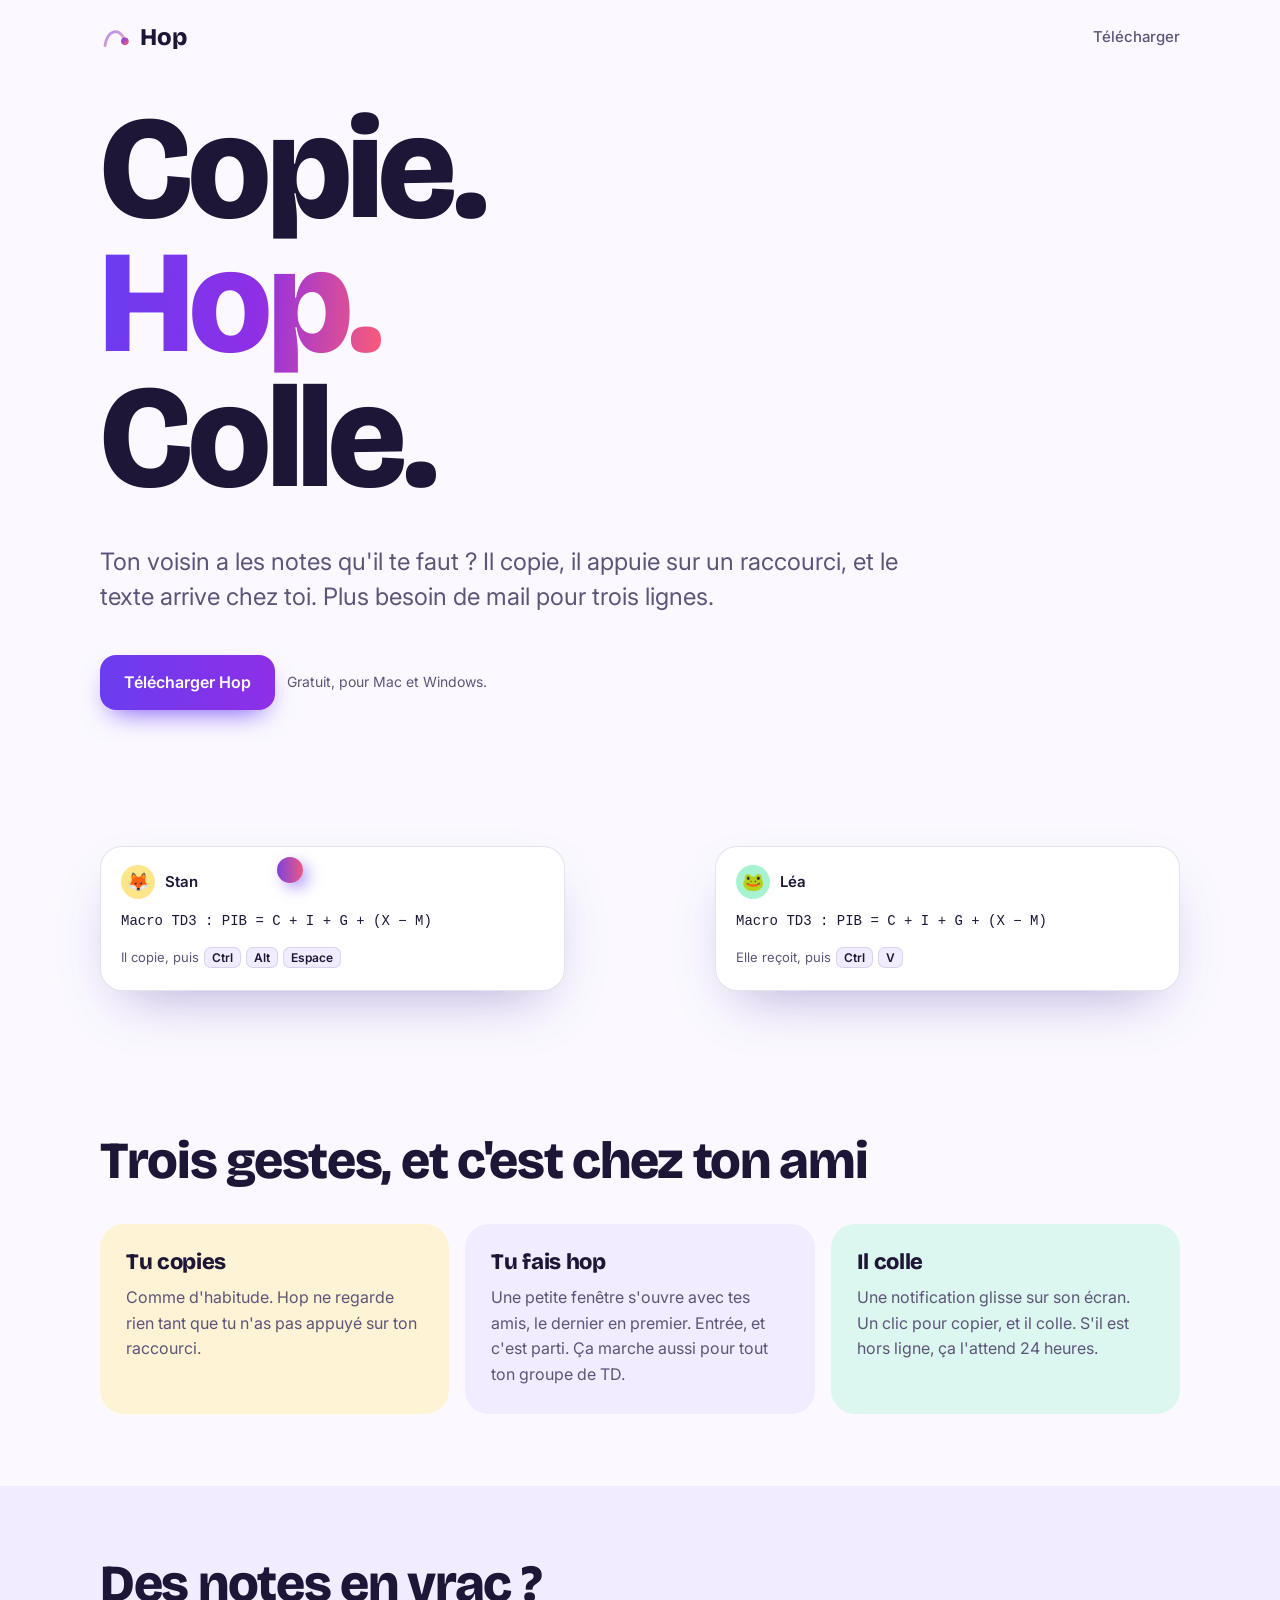
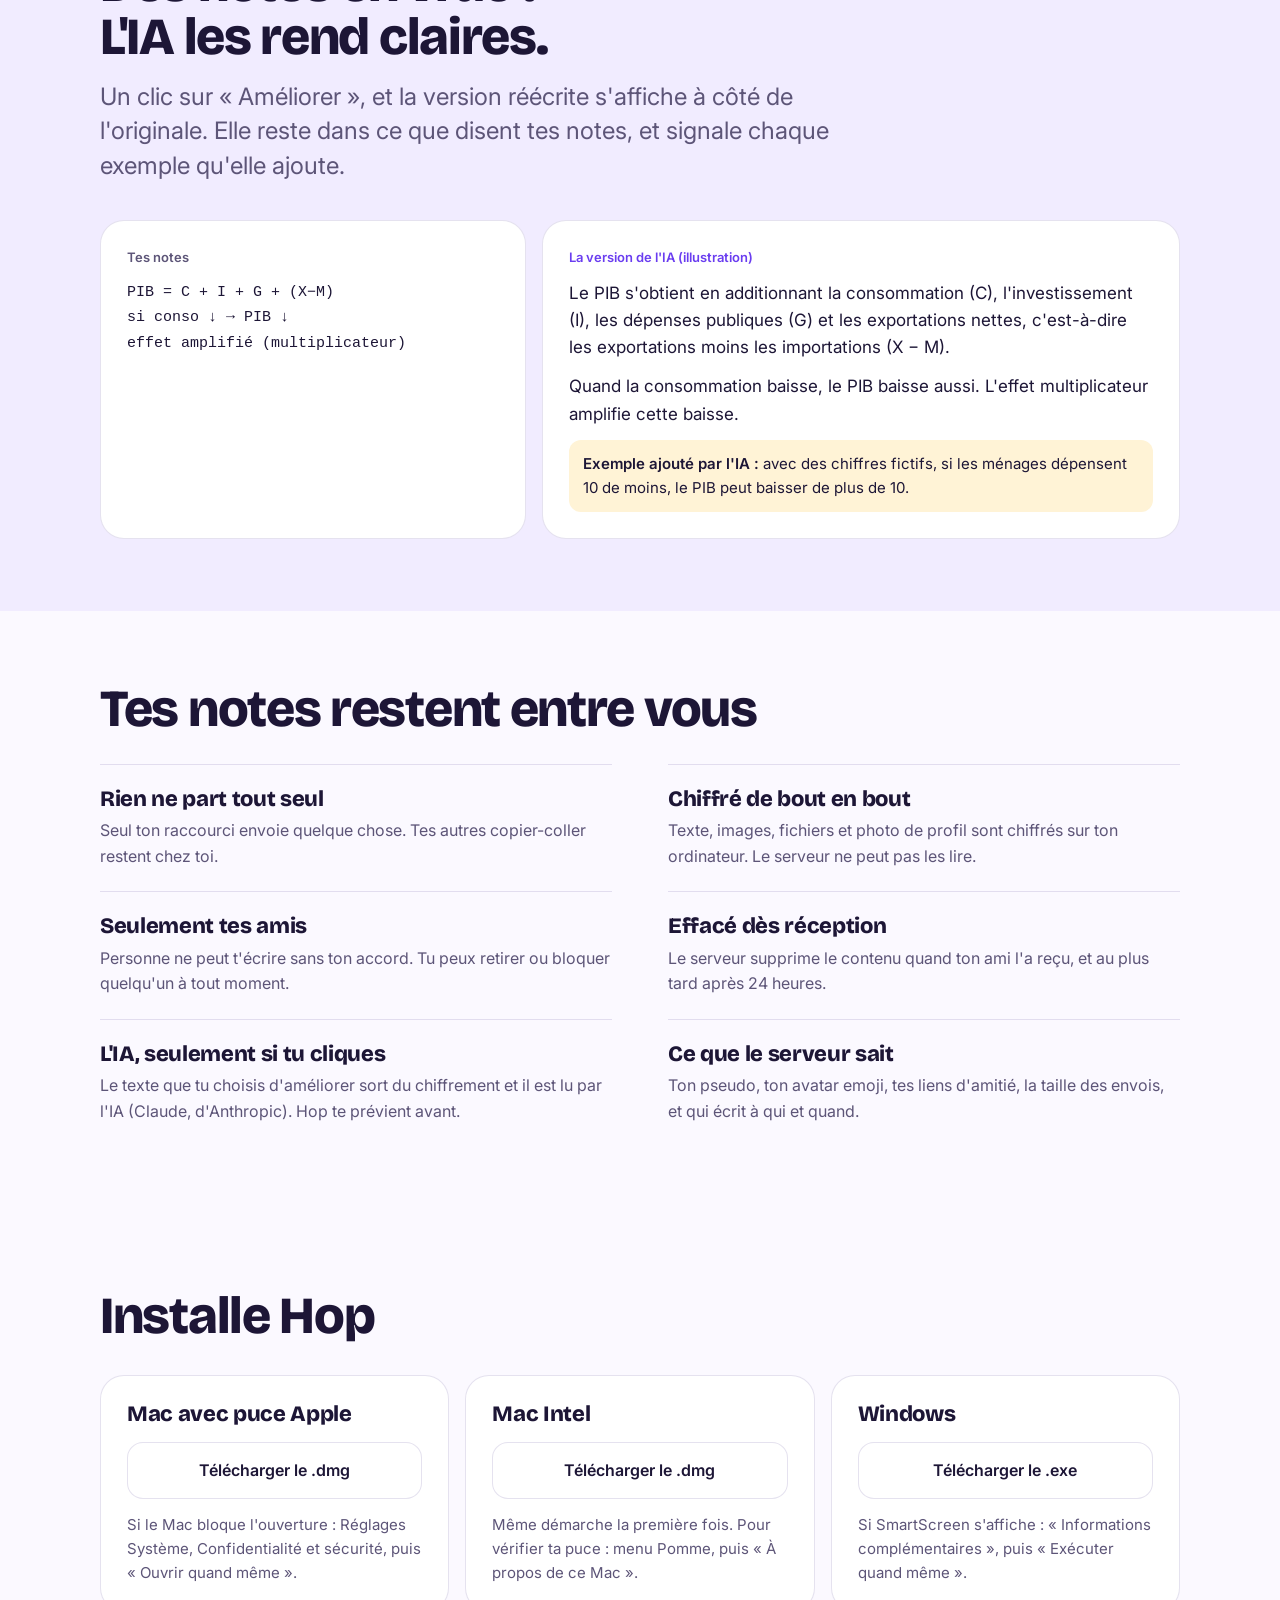
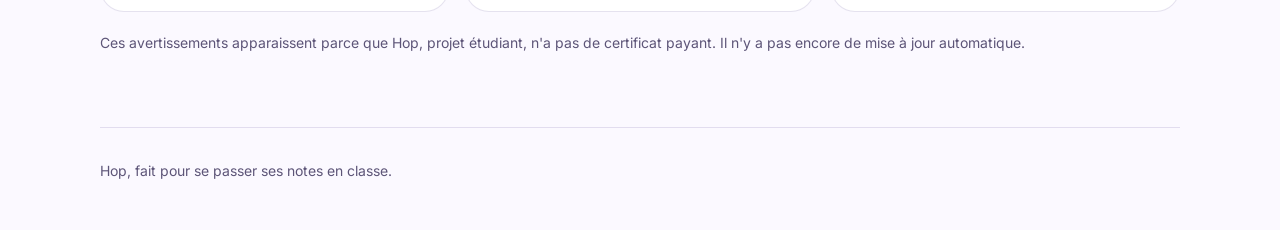
==== index.html @ 181ed428 "Site de présentation de Hop Co-Authored-By: Claude Opus 5.5 <noreply@anthropic.com>" ====
<!doctype html>
<html lang="fr">
<head>
<meta charset="utf-8">
<meta name="viewport" content="width=device-width, initial-scale=1, viewport-fit=cover">
<title>Hop</title>
<meta name="claude:viewport-fit-sides" content="cover">
<link rel="icon" type="image/png" href="icon.png">
<meta name="description" content="Envoie ce que tu copies à ton voisin de classe, en un raccourci. Texte, images et fichiers, chiffrés de bout en bout.">
<link rel="preconnect" href="https://fonts.googleapis.com">
<link rel="preconnect" href="https://fonts.gstatic.com" crossorigin>
<link rel="stylesheet" href="https://fonts.googleapis.com/css2?family=Bricolage+Grotesque:opsz,wght@12..96,500;12..96,800&family=Inter:wght@400;500;600&display=swap">
<style>
/* Mise en page : le bond de la balle traverse le haut de page, tout le reste suit le trajet Copie, Hop, Colle. */
:root {
  --bg: #fbf9ff;
  --surface: #ffffff;
  --tint: #f1ecff;
  --ink: #1d1636;
  --muted: #5d5578;
  --line: rgb(60 35 130 / .13);
  --accent: #6a3df0;
  --accent-2: #8e2fe6;
  --on-accent: #ffffff;
  --pop: #ff5d73;
  --sun: #ffb61e;
  --sun-tint: #fff3d6;
  --mint: #0c9f7e;
  --mint-tint: #dcf7ef;
  --pop-tint: #ffe5e9;
  --shadow: 0 24px 60px -24px rgb(60 30 150 / .4);
  --display: 'Bricolage Grotesque', 'Inter', system-ui, sans-serif;
  --body: 'Inter', system-ui, -apple-system, 'Segoe UI', sans-serif;
  --mono: ui-monospace, 'SF Mono', Menlo, Consolas, monospace;
}
@media (prefers-color-scheme: dark) {
  :root:not([data-theme="light"]) {
    --bg: #120e24; --surface: #1c1733; --tint: #251e44; --ink: #f5f2ff; --muted: #b0a8cc; --line: rgb(205 190 255 / .15);
    --accent: #a990ff; --accent-2: #d08cff; --on-accent: #150f2b; --pop: #ff7d8f; --sun: #ffc94d; --sun-tint: #3a2f14;
    --mint: #3fe0bb; --mint-tint: #123a31; --pop-tint: #40202b; --shadow: 0 24px 60px -24px rgb(0 0 0 / .8); color-scheme: dark;
  }
}
:root[data-theme="dark"] {
  --bg: #120e24; --surface: #1c1733; --tint: #251e44; --ink: #f5f2ff; --muted: #b0a8cc; --line: rgb(205 190 255 / .15);
  --accent: #a990ff; --accent-2: #d08cff; --on-accent: #150f2b; --pop: #ff7d8f; --sun: #ffc94d; --sun-tint: #3a2f14;
  --mint: #3fe0bb; --mint-tint: #123a31; --pop-tint: #40202b; --shadow: 0 24px 60px -24px rgb(0 0 0 / .8); color-scheme: dark;
}
* { box-sizing: border-box; }
body { margin: 0; background: var(--bg); color: var(--ink); font: 400 17px/1.6 var(--body); -webkit-font-smoothing: antialiased; overflow-x: clip; }
.band { padding-left: max(20px, env(safe-area-inset-left, 0px)); padding-right: max(20px, env(safe-area-inset-right, 0px)); }
.wrap { max-width: 1080px; margin-inline: auto; }
h1, h2, h3 { font-family: var(--display); font-weight: 800; letter-spacing: -.025em; line-height: 1.02; margin: 0; text-wrap: balance; }
h2 { font-size: clamp(32px, 5vw, 52px); }
h3 { font-size: 22px; letter-spacing: -.015em; line-height: 1.15; }
p { margin: 0; }
a { color: inherit; }
:focus-visible { outline: 3px solid var(--accent); outline-offset: 3px; border-radius: 6px; }

.top { display: flex; align-items: center; justify-content: space-between; gap: 16px; padding-block: 22px; }
.brand { display: inline-flex; align-items: center; gap: 10px; font: 800 24px var(--display); text-decoration: none; }
.top a.link { color: var(--muted); font-weight: 500; font-size: 15px; text-decoration: none; }
.top a.link:hover { color: var(--accent); }

.hero { display: grid; gap: 40px; padding-block: 28px 72px; }
.hero h1 { font-size: clamp(58px, 12.5vw, 146px); line-height: .92; }
.hero h1 em { font-style: normal; background: linear-gradient(95deg, var(--accent), var(--accent-2) 55%, var(--pop)); -webkit-background-clip: text; background-clip: text; color: transparent; padding-right: .04em; }
.lead { font-size: clamp(19px, 2.3vw, 24px); line-height: 1.45; color: var(--muted); max-width: 34em; }
.cta { display: flex; flex-wrap: wrap; align-items: center; gap: 12px; }
.button { display: inline-flex; align-items: center; justify-content: center; gap: 8px; border-radius: 16px; padding: 15px 24px; font-weight: 600; font-size: 16px; text-decoration: none; transition: transform .16s, filter .16s; }
.button:hover { transform: translateY(-2px); filter: brightness(1.08); }
.button:active { transform: scale(.97); }
.button.main { background: linear-gradient(95deg, var(--accent), var(--accent-2)); color: var(--on-accent); box-shadow: 0 12px 28px -12px var(--accent); }
.button.other { background: var(--surface); border: 1px solid var(--line); }
.fine { font-size: 14px; color: var(--muted); }

/* Démo : deux écrans, et une balle qui porte le texte de l'un à l'autre. */
.demo { position: relative; display: grid; grid-template-columns: 1fr 1fr; gap: clamp(40px, 12vw, 150px); padding-top: 96px; }
.screen { background: var(--surface); border: 1px solid var(--line); border-radius: 22px; padding: 18px 20px 22px; box-shadow: var(--shadow); min-width: 0; }
.who { display: flex; align-items: center; gap: 10px; font-weight: 600; font-size: 15px; margin-bottom: 12px; }
.avatar { display: inline-flex; align-items: center; justify-content: center; width: 34px; height: 34px; border-radius: 50%; font-size: 18px; flex: none; }
.note { font-family: var(--mono); font-size: clamp(12px, 1.5vw, 14px); line-height: 1.55; overflow-wrap: anywhere; }
.keys { margin-top: 14px; display: flex; flex-wrap: wrap; gap: 5px; align-items: center; font-size: 13px; color: var(--muted); }
kbd { font: 600 12px var(--body); background: var(--tint); border: 1px solid var(--line); border-radius: 7px; padding: 2px 7px; color: var(--ink); }
.ball { width: 26px; height: 26px; border-radius: 50%; background: linear-gradient(135deg, var(--accent), var(--pop)); position: absolute; left: 0; top: 0; offset-path: path('M0 120 C 180 -60, 520 -60, 700 120'); animation: hop 3.4s cubic-bezier(.45,.05,.55,.95) infinite; box-shadow: 0 8px 18px -4px var(--accent); }
.arc-wrap { position: absolute; left: 50%; top: 0; width: 700px; height: 130px; margin-left: -350px; pointer-events: none; }
@keyframes hop { 0%, 12% { offset-distance: 0%; } 62%, 100% { offset-distance: 100%; } }
.received { animation: land 3.4s ease-out infinite; transform-origin: 50% 100%; }
@keyframes land { 0%, 58% { transform: none; } 64% { transform: translateY(5px) scaleY(.98); } 72%, 100% { transform: none; } }

section { padding-block: 72px; }
.steps { display: grid; grid-template-columns: repeat(3, minmax(0, 1fr)); gap: 16px; margin-top: 36px; }
.step { border-radius: 24px; padding: 26px; display: grid; gap: 10px; align-content: start; min-width: 0; }
.step p { color: var(--muted); font-size: 16px; }
.step.a { background: var(--sun-tint); } .step.b { background: var(--tint); } .step.c { background: var(--mint-tint); }

.ai { background: var(--tint); }
.ai .head { display: grid; gap: 16px; max-width: 44em; }
.compare { display: grid; grid-template-columns: minmax(0, 4fr) minmax(0, 6fr); gap: 16px; margin-top: 36px; }
.pane { background: var(--surface); border: 1px solid var(--line); border-radius: 24px; padding: 26px; display: grid; gap: 12px; align-content: start; min-width: 0; }
.label { font-size: 13px; font-weight: 600; color: var(--muted); }
.pane.after .label { color: var(--accent); }
.scrawl { font-family: var(--mono); font-size: 15px; line-height: 1.7; white-space: pre-line; overflow-wrap: anywhere; }
.flag { background: var(--sun-tint); border-radius: 12px; padding: 12px 14px; font-size: 15px; }
.flag strong { font-weight: 600; }

.facts { display: grid; grid-template-columns: repeat(2, minmax(0, 1fr)); gap: 0 56px; margin-top: 28px; }
.fact { padding-block: 22px; border-top: 1px solid var(--line); display: grid; gap: 6px; min-width: 0; }
.fact p { color: var(--muted); font-size: 16px; }

.get { display: grid; grid-template-columns: repeat(auto-fit, minmax(min(100%, 300px), 1fr)); gap: 16px; margin-top: 32px; }
.os { background: var(--surface); border: 1px solid var(--line); border-radius: 24px; padding: 26px; display: grid; gap: 14px; align-content: start; min-width: 0; }
.os p { color: var(--muted); font-size: 15px; }
.os .button { width: 100%; }
footer { padding-block: 32px 48px; color: var(--muted); font-size: 14px; border-top: 1px solid var(--line); }

@media (max-width: 760px) {
  .steps, .compare, .facts { grid-template-columns: minmax(0, 1fr); }
  .demo { gap: 14px; padding-top: 74px; }
  .screen { padding: 14px; }
  .arc-wrap { width: 300px; margin-left: -150px; height: 70px; }
  .ball { width: 20px; height: 20px; offset-path: path('M0 62 C 80 -26, 220 -26, 300 62'); }
  section { padding-block: 52px; }
}
@media (prefers-reduced-motion: reduce) {
  .ball, .received { animation: none; }
  .ball { offset-distance: 50%; }
  .button { transition: none; }
}
</style>
</head>
<body>
<div class="band"><div class="wrap">
  <header class="top">
    <a class="brand" href="#top" aria-label="Hop, haut de page">
      <svg width="30" height="30" viewBox="0 0 1024 1024" aria-hidden="true"><defs><linearGradient id="g" x1="0" y1="0" x2="1" y2="1"><stop offset="0" stop-color="#6a3df0"/><stop offset="1" stop-color="#ff5d73"/></linearGradient></defs><path d="M170 810C260 250 680 170 850 640" fill="none" stroke="url(#g)" stroke-opacity=".55" stroke-width="96" stroke-linecap="round"/><circle cx="850" cy="660" r="130" fill="url(#g)"/></svg>
      Hop
    </a>
    <a class="link" href="#telecharger">Télécharger</a>
  </header>

  <div class="hero" id="top">
    <h1>Copie.<br><em>Hop.</em><br>Colle.</h1>
    <p class="lead">Ton voisin a les notes qu'il te faut ? Il copie, il appuie sur un raccourci, et le texte arrive chez toi. Plus besoin de mail pour trois lignes.</p>
    <div class="cta">
      <a class="button main" id="main-download" href="#telecharger">Télécharger Hop</a>
      <span class="fine">Gratuit, pour Mac et Windows.</span>
    </div>

    <div class="demo" aria-label="Exemple : Stan copie ses notes, elles arrivent chez Léa">
      <div class="arc-wrap" aria-hidden="true"><span class="ball"></span></div>
      <div class="screen">
        <div class="who"><span class="avatar" style="background:#fde68a" aria-hidden="true">🦊</span>Stan</div>
        <p class="note">Macro TD3 : PIB = C + I + G + (X − M)</p>
        <p class="keys">Il copie, puis <kbd>Ctrl</kbd><kbd>Alt</kbd><kbd>Espace</kbd></p>
      </div>
      <div class="screen received">
        <div class="who"><span class="avatar" style="background:#a7f3d0" aria-hidden="true">🐸</span>Léa</div>
        <p class="note">Macro TD3 : PIB = C + I + G + (X − M)</p>
        <p class="keys">Elle reçoit, puis <kbd>Ctrl</kbd><kbd>V</kbd></p>
      </div>
    </div>
  </div>
</div></div>

<div class="band"><div class="wrap">
  <section aria-labelledby="comment">
    <h2 id="comment">Trois gestes, et c'est chez ton ami</h2>
    <div class="steps">
      <div class="step a"><h3>Tu copies</h3><p>Comme d'habitude. Hop ne regarde rien tant que tu n'as pas appuyé sur ton raccourci.</p></div>
      <div class="step b"><h3>Tu fais hop</h3><p>Une petite fenêtre s'ouvre avec tes amis, le dernier en premier. Entrée, et c'est parti. Ça marche aussi pour tout ton groupe de TD.</p></div>
      <div class="step c"><h3>Il colle</h3><p>Une notification glisse sur son écran. Un clic pour copier, et il colle. S'il est hors ligne, ça l'attend 24 heures.</p></div>
    </div>
  </section>
</div></div>

<div class="band ai"><div class="wrap">
  <section aria-labelledby="ia">
    <div class="head">
      <h2 id="ia">Des notes en vrac ? L'IA les rend claires.</h2>
      <p class="lead">Un clic sur « Améliorer », et la version réécrite s'affiche à côté de l'originale. Elle reste dans ce que disent tes notes, et signale chaque exemple qu'elle ajoute.</p>
    </div>
    <div class="compare">
      <div class="pane">
        <p class="label">Tes notes</p>
        <p class="scrawl">PIB = C + I + G + (X−M)
si conso ↓ → PIB ↓
effet amplifié (multiplicateur)</p>
      </div>
      <div class="pane after">
        <p class="label">La version de l'IA (illustration)</p>
        <p>Le PIB s'obtient en additionnant la consommation (C), l'investissement (I), les dépenses publiques (G) et les exportations nettes, c'est-à-dire les exportations moins les importations (X − M).</p>
        <p>Quand la consommation baisse, le PIB baisse aussi. L'effet multiplicateur amplifie cette baisse.</p>
        <p class="flag"><strong>Exemple ajouté par l'IA :</strong> avec des chiffres fictifs, si les ménages dépensent 10 de moins, le PIB peut baisser de plus de 10.</p>
      </div>
    </div>
  </section>
</div></div>

<div class="band"><div class="wrap">
  <section aria-labelledby="prive">
    <h2 id="prive">Tes notes restent entre vous</h2>
    <div class="facts">
      <div class="fact"><h3>Rien ne part tout seul</h3><p>Seul ton raccourci envoie quelque chose. Tes autres copier-coller restent chez toi.</p></div>
      <div class="fact"><h3>Chiffré de bout en bout</h3><p>Texte, images, fichiers et photo de profil sont chiffrés sur ton ordinateur. Le serveur ne peut pas les lire.</p></div>
      <div class="fact"><h3>Seulement tes amis</h3><p>Personne ne peut t'écrire sans ton accord. Tu peux retirer ou bloquer quelqu'un à tout moment.</p></div>
      <div class="fact"><h3>Effacé dès réception</h3><p>Le serveur supprime le contenu quand ton ami l'a reçu, et au plus tard après 24 heures.</p></div>
      <div class="fact"><h3>L'IA, seulement si tu cliques</h3><p>Le texte que tu choisis d'améliorer sort du chiffrement et il est lu par l'IA (Claude, d'Anthropic). Hop te prévient avant.</p></div>
      <div class="fact"><h3>Ce que le serveur sait</h3><p>Ton pseudo, ton avatar emoji, tes liens d'amitié, la taille des envois, et qui écrit à qui et quand.</p></div>
    </div>
  </section>
</div></div>

<div class="band"><div class="wrap">
  <section id="telecharger" aria-labelledby="dl">
    <h2 id="dl">Installe Hop</h2>
    <div class="get">
      <div class="os" id="os-mac-arm">
        <h3>Mac avec puce Apple</h3>
        <a class="button other" href="https://github.com/stanislasthomasg/hop-site/releases/latest/download/Hop-mac-arm64.dmg">Télécharger le .dmg</a>
        <p>Si le Mac bloque l'ouverture : Réglages Système, Confidentialité et sécurité, puis « Ouvrir quand même ».</p>
      </div>
      <div class="os" id="os-mac-intel">
        <h3>Mac Intel</h3>
        <a class="button other" href="https://github.com/stanislasthomasg/hop-site/releases/latest/download/Hop-mac-x64.dmg">Télécharger le .dmg</a>
        <p>Même démarche la première fois. Pour vérifier ta puce : menu Pomme, puis « À propos de ce Mac ».</p>
      </div>
      <div class="os" id="os-windows">
        <h3>Windows</h3>
        <a class="button other" href="https://github.com/stanislasthomasg/hop-site/releases/latest/download/Hop-windows-x64.exe">Télécharger le .exe</a>
        <p>Si SmartScreen s'affiche : « Informations complémentaires », puis « Exécuter quand même ».</p>
      </div>
    </div>
    <p class="fine" style="margin-top:20px">Ces avertissements apparaissent parce que Hop, projet étudiant, n'a pas de certificat payant. Il n'y a pas encore de mise à jour automatique.</p>
  </section>
</div></div>

<div class="band"><div class="wrap">
  <footer>Hop, fait pour se passer ses notes en classe.</footer>
</div></div>

<script>
// Le bouton principal propose directement la version de cet ordinateur quand on peut la reconnaître.
(function () {
  var platform = (navigator.userAgentData && navigator.userAgentData.platform) || navigator.platform || '';
  var isWindows = /win/i.test(platform);
  var main = document.getElementById('main-download');
  if (isWindows) {
    main.href = 'https://github.com/stanislasthomasg/hop-site/releases/latest/download/Hop-windows-x64.exe';
    main.textContent = 'Télécharger pour Windows';
  } else if (/mac/i.test(platform)) {
    // Un navigateur ne dit pas de façon fiable quelle puce a le Mac : on laisse choisir plus bas.
    main.textContent = 'Télécharger pour Mac';
  }
})();
</script>
</body>
</html>
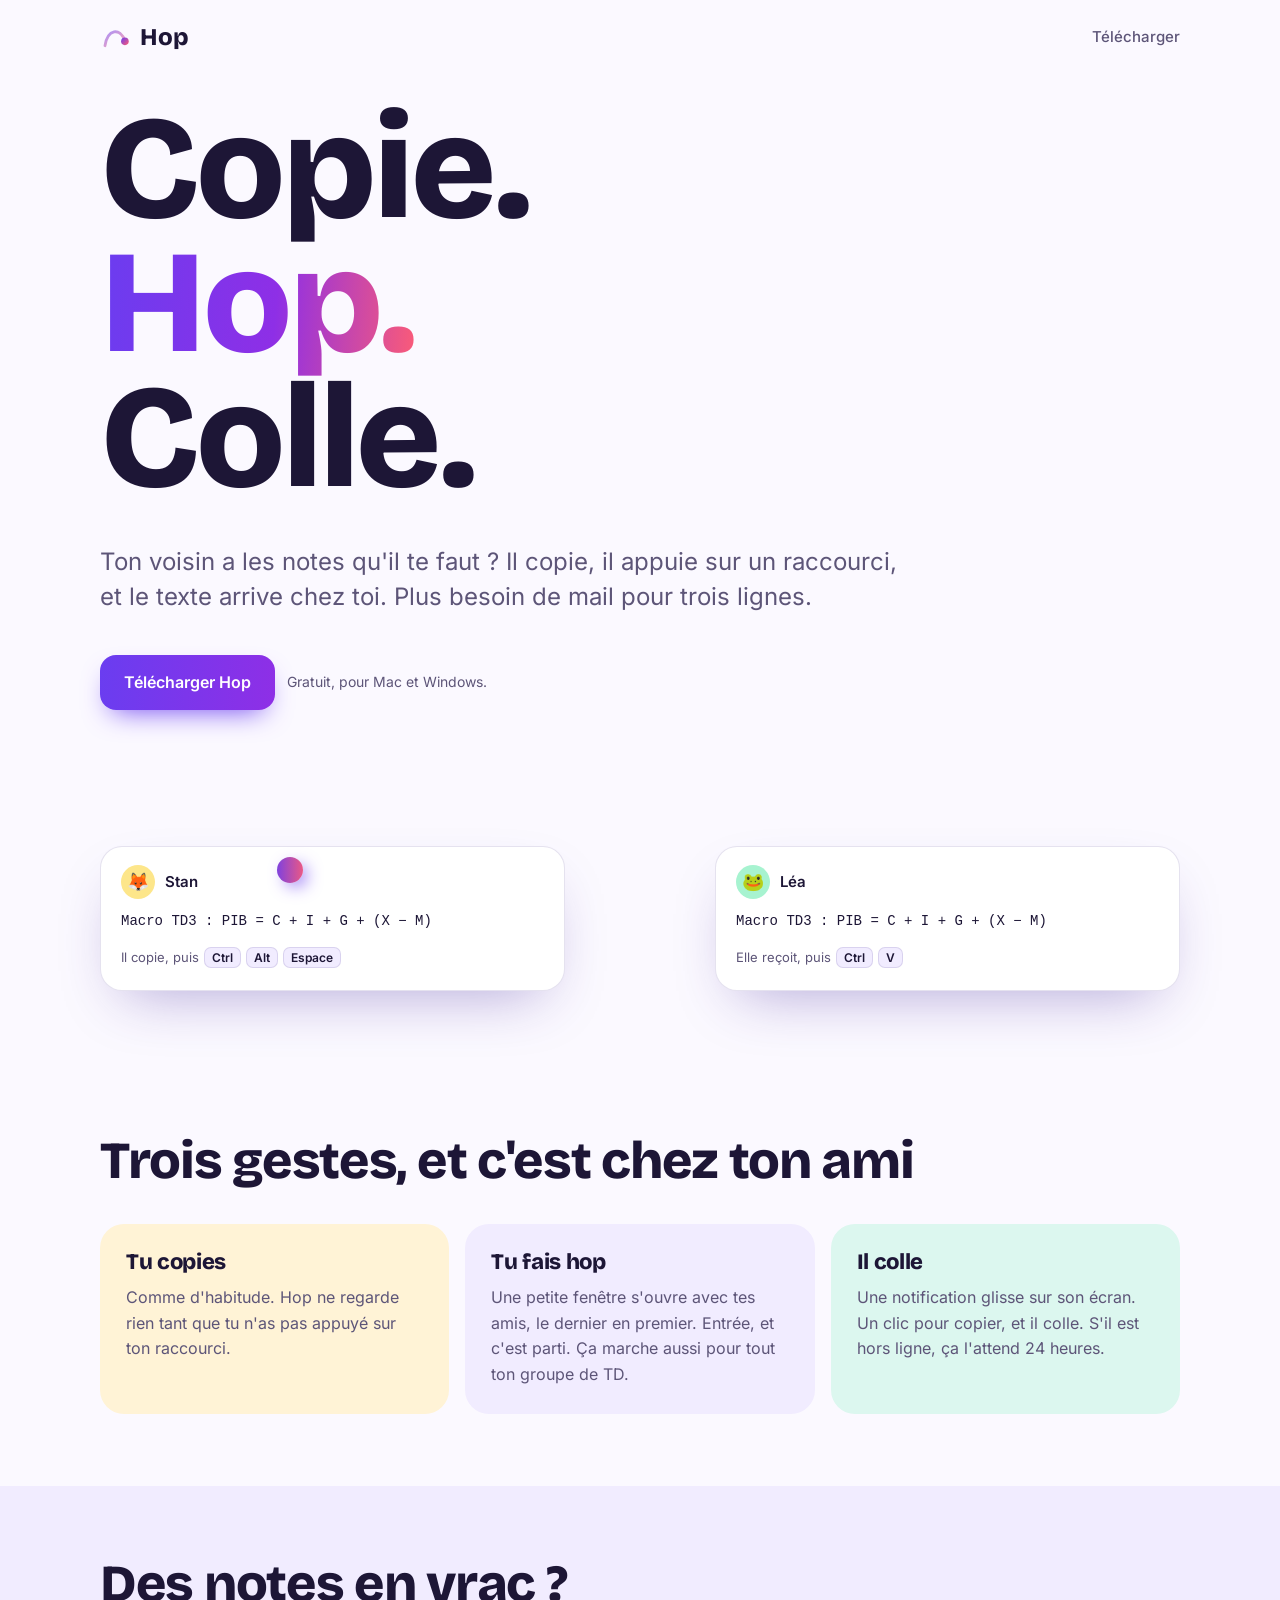
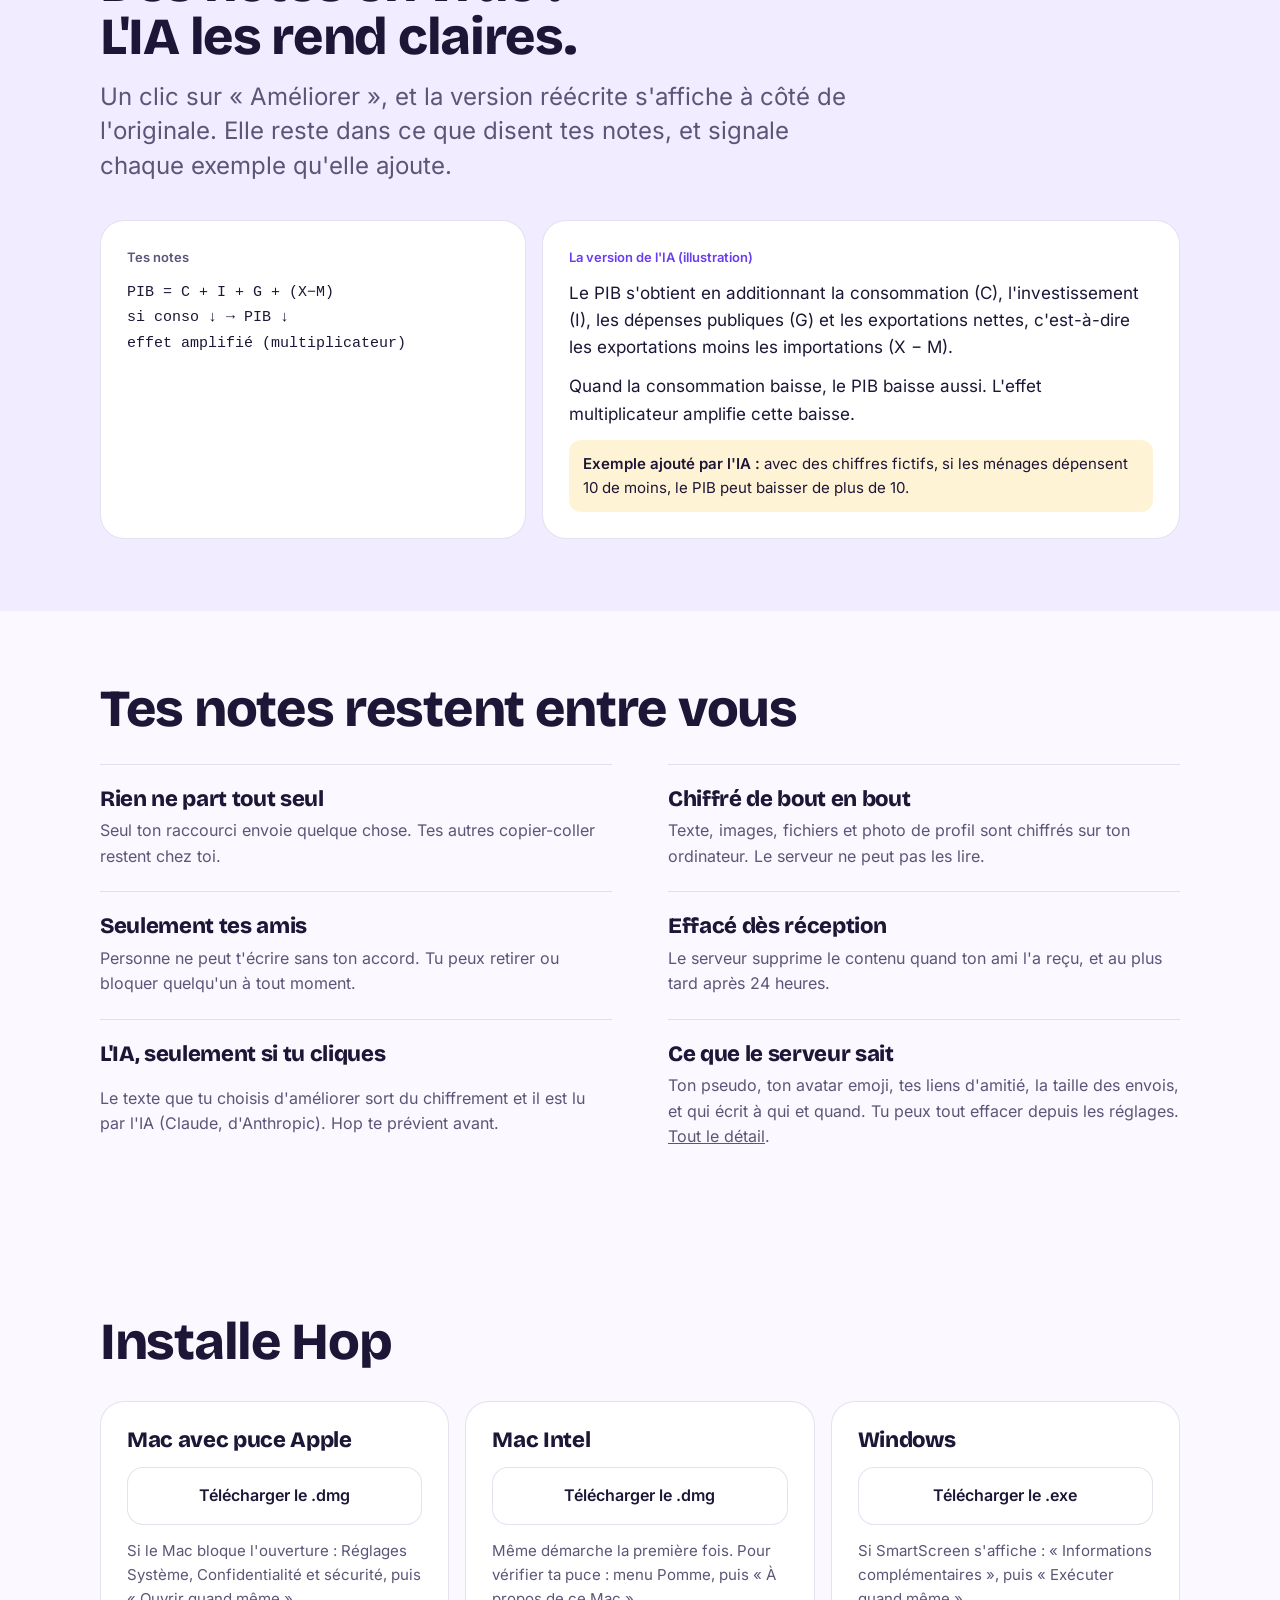
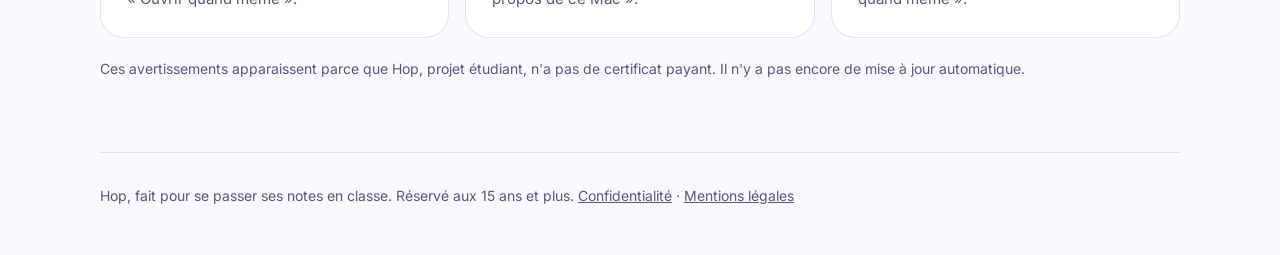
==== commit 30be3857: "Confidentialité, mentions légales et polices hébergées sur le site Co-Authored-By: Claude Opus 5.5 <" ====
--- a/index.html
+++ b/index.html
@@ -5,12 +5,11 @@
 <meta name="viewport" content="width=device-width, initial-scale=1, viewport-fit=cover">
 <title>Hop</title>
 <meta name="claude:viewport-fit-sides" content="cover">
+<meta name="description" content="Envoie ce que tu copies à ton voisin de classe, en un raccourci. Texte, images et fichiers, chiffrés de bout en bout.">
 <link rel="icon" type="image/png" href="icon.png">
-<meta name="description" content="Envoie ce que tu copies à ton voisin de classe, en un raccourci. Texte, images et fichiers, chiffrés de bout en bout.">
-<link rel="preconnect" href="https://fonts.googleapis.com">
-<link rel="preconnect" href="https://fonts.gstatic.com" crossorigin>
-<link rel="stylesheet" href="https://fonts.googleapis.com/css2?family=Bricolage+Grotesque:opsz,wght@12..96,500;12..96,800&family=Inter:wght@400;500;600&display=swap">
 <style>
+@font-face { font-family: 'Bricolage Grotesque'; src: url('fonts/bricolage.woff2') format('woff2'); font-weight: 200 800; font-display: swap; }
+@font-face { font-family: 'Inter'; src: url('fonts/inter.woff2') format('woff2'); font-weight: 100 900; font-display: swap; }
 /* Mise en page : le bond de la balle traverse le haut de page, tout le reste suit le trajet Copie, Hop, Colle. */
 :root {
   --bg: #fbf9ff;
@@ -205,7 +204,7 @@
       <div class="fact"><h3>Seulement tes amis</h3><p>Personne ne peut t'écrire sans ton accord. Tu peux retirer ou bloquer quelqu'un à tout moment.</p></div>
       <div class="fact"><h3>Effacé dès réception</h3><p>Le serveur supprime le contenu quand ton ami l'a reçu, et au plus tard après 24 heures.</p></div>
       <div class="fact"><h3>L'IA, seulement si tu cliques</h3><p>Le texte que tu choisis d'améliorer sort du chiffrement et il est lu par l'IA (Claude, d'Anthropic). Hop te prévient avant.</p></div>
-      <div class="fact"><h3>Ce que le serveur sait</h3><p>Ton pseudo, ton avatar emoji, tes liens d'amitié, la taille des envois, et qui écrit à qui et quand.</p></div>
+      <div class="fact"><h3>Ce que le serveur sait</h3><p>Ton pseudo, ton avatar emoji, tes liens d'amitié, la taille des envois, et qui écrit à qui et quand. Tu peux tout effacer depuis les réglages. <a href="confidentialite.html">Tout le détail</a>.</p></div>
     </div>
   </section>
 </div></div>
@@ -235,7 +234,7 @@
 </div></div>
 
 <div class="band"><div class="wrap">
-  <footer>Hop, fait pour se passer ses notes en classe.</footer>
+  <footer>Hop, fait pour se passer ses notes en classe. Réservé aux 15 ans et plus. <a href="confidentialite.html">Confidentialité</a> · <a href="mentions-legales.html">Mentions légales</a></footer>
 </div></div>
 
 <script>
